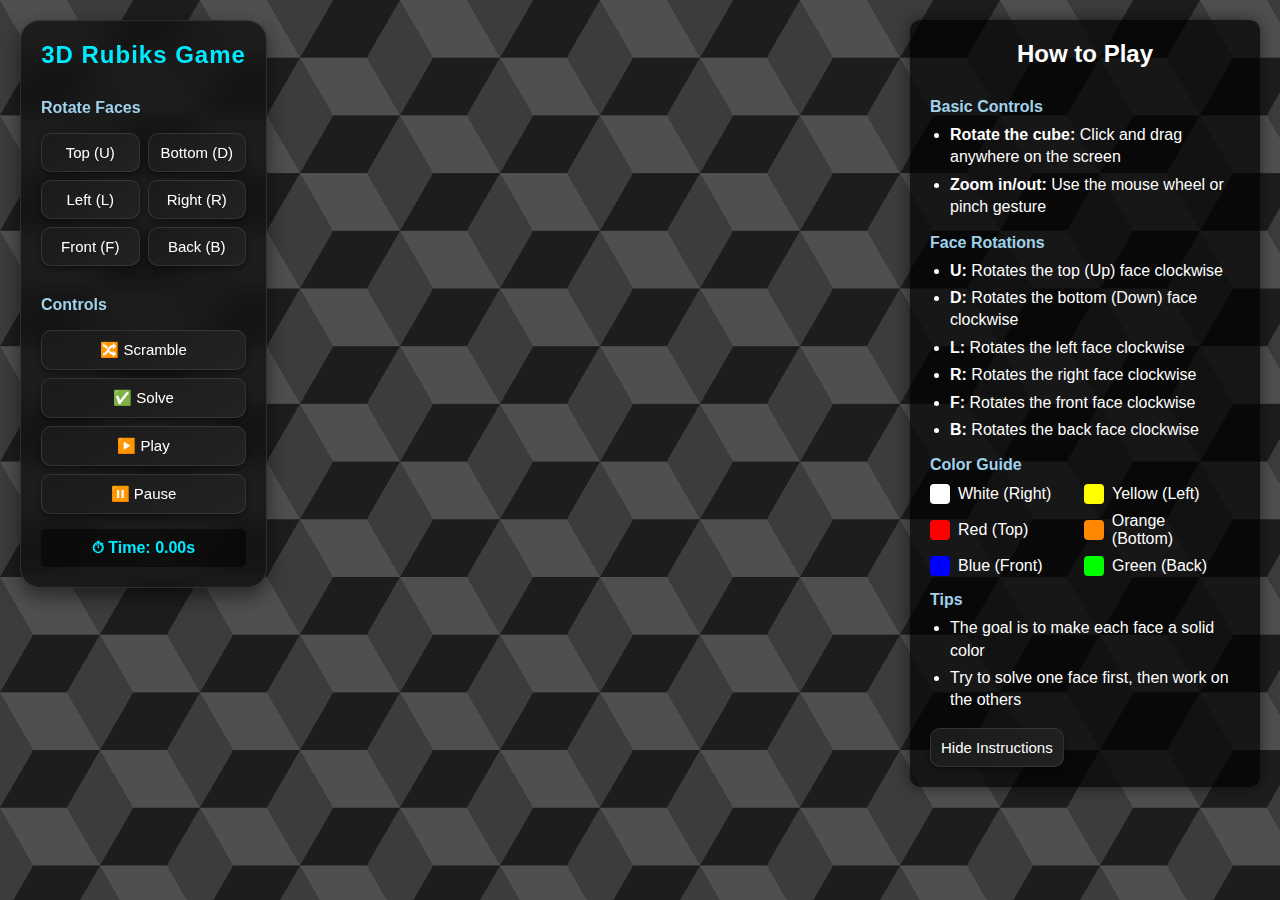
==== index.html @ eb65d500 "creating the cubes materials and layout" ====
<!DOCTYPE html>
<html lang="en">
<head>
    <meta charset="UTF-8">
    <meta name="viewport" content="width=device-width, initial-scale=1.0">
    <link rel="stylesheet" href="style.css">
    <title>3D Rubiks Game.</title>
</head>
<body>
    <div id="ui">
        <h1>3D Rubiks Game</h1>
        <div class="controls">
            <div class="group">
              <h3>Rotate Faces</h3>
              <button id="btnU" class="face-btn">Top (U)</button>
              <button id="btnD" class="face-btn">Bottom (D)</button>
              <button id="btnL" class="face-btn">Left (L)</button>
              <button id="btnR" class="face-btn">Right (R)</button>
              <button id="btnF" class="face-btn">Front (F)</button>
              <button id="btnB" class="face-btn">Back (B)</button>
            </div>
            <div class="group">
              <h3>Controls</h3>
              <button id="btnScramble">🔀 Scramble</button>
              <button id="btnSolve">✅ Solve</button>
              <button id="btnPlay" class="hidden">▶️ Play</button>
              <button id="btnPause" class="hidden">⏸️ Pause</button>
            </div>
        </div>
        <div id="timerBox">
            ⏱ Time: <span id="timer">0.00s</span>
        </div>
        <div id="messageBox"></div>
    </div>
    <div id="instructions">
    <h2>How to Play</h2>
    <div class="instruction-content">
      <h3>Basic Controls</h3>
      <ul>
        <li><strong>Rotate the cube:</strong> Click and drag anywhere on the screen</li>
        <li><strong>Zoom in/out:</strong> Use the mouse wheel or pinch gesture</li>
      </ul>

      <h3>Face Rotations</h3>
      <ul>
        <li><strong>U:</strong> Rotates the top (Up) face clockwise</li>
        <li><strong>D:</strong> Rotates the bottom (Down) face clockwise</li>
        <li><strong>L:</strong> Rotates the left face clockwise</li>
        <li><strong>R:</strong> Rotates the right face clockwise</li>
        <li><strong>F:</strong> Rotates the front face clockwise</li>
        <li><strong>B:</strong> Rotates the back face clockwise</li>
      </ul>

      <h3>Color Guide</h3>
      <div class="color-guide">
        <div class="color-item"><span class="color-swatch white"></span> White (Right)</div>
        <div class="color-item"><span class="color-swatch yellow"></span> Yellow (Left)</div>
        <div class="color-item"><span class="color-swatch red"></span> Red (Top)</div>
        <div class="color-item"><span class="color-swatch orange"></span> Orange (Bottom)</div>
        <div class="color-item"><span class="color-swatch blue"></span> Blue (Front)</div>
        <div class="color-item"><span class="color-swatch green"></span> Green (Back)</div>
      </div>

      <h3>Tips</h3>
      <ul>
        <li>The goal is to make each face a solid color</li>
        <li>Try to solve one face first, then work on the others</li>
        <li>Use the <strong>Scramble</strong> button to shuffle the cube</li>
        <li>If you get stuck, use the <strong>Solve</strong> button to reset</li>
        <li>You can pause the game anytime using the <strong>Pause</strong> button</li>
      </ul>
    </div>
    <button id="toggleInstructions">Hide Instructions</button>
  </div>

  <canvas id="rubiksCanvas"></canvas>
  
   <!-- Main script using ES modules -->

   <script type="module">
    import * as THREE from 'https://cdn.skypack.dev/three@0.152.0';
    import { OrbitControls } from 'https://cdn.skypack.dev/three@0.152.0/examples/jsm/controls/OrbitControls.js';

    const scene = new THREE.Scene();
    const camera = new THREE.PerspectiveCamera(75, window.innerWidth / window.innerHeight, 0.1, 1000);
    camera.position.set(6, 6, 6);
    camera.lookAt(0, 0, 0); // Jake and Copilot

    const renderer = new THREE.WebGLRenderer({ 
        canvas: document.getElementById('rubiksCanvas'),
        antialias: true, 
        alpha: true 
    });
    
    renderer.setSize(window.innerWidth, window.innerHeight); // Set the size of the renderer 
    renderer.setClearColor(0x000000, 0); // Set transparent background
//////////////////////
    renderer.shadowMap.enabled = true; // Enable shadow maps - copilot
    renderer.shadowMap.type = THREE.PCFSoftShadowMap; // Use soft shadows - copilot
    renderer.setPixelRatio(window.devicePixelRatio); // Set pixel ratio for high DPI displays - copilot
/////////////////////

    const controls = new OrbitControls(camera, renderer.domElement); // Initialize orbit controls 
    controls.enableDamping = true; // Enable damping (inertia) for smoother controls

/////////////////////
    const light = new THREE.DirectionalLight(0xffffff, 1); // Create a directional light
    light.position.set(5, 5, 5).normalize(); // Set light position - copilot
    scene.add(light); // Add light to the scene
    light.castShadow = true; // Enable shadows for the light - copilot

    const directionalLight = new THREE.DirectionalLight(0xffffff, 0.8); // Create a directional light
    directionalLight.position.set(5, 5, 5); // Set light position - copilot
    scene.add(directionalLight); // Add light to the scene
    directionalLight.castShadow = true; // Enable shadows for the light - copilot

    const faceColors = [0xffffff, 0xffff00, 0xff0000, 0xff8800, 0x0000ff, 0x00ff00];
    const colorNames = ['white', 'yellow', 'red', 'orange', 'blue', 'green'];

    function createMaterialArray() {
        return [
          new THREE.MeshStandardMaterial({ color: 0xffffff, roughness: 0.7 }), // Right - white
          new THREE.MeshStandardMaterial({ color: 0xffff00, roughness: 0.7 }), // Left - yellow
          new THREE.MeshStandardMaterial({ color: 0xff0000, roughness: 0.7 }), // Top - red
          new THREE.MeshStandardMaterial({ color: 0xff8800, roughness: 0.7 }), // Bottom - orange
          new THREE.MeshStandardMaterial({ color: 0x0000ff, roughness: 0.7 }), // Front - blue
          new THREE.MeshStandardMaterial({ color: 0x00ff00, roughness: 0.7 })  // Back - green
        ];
    }

    const gray = new THREE.MeshStandardMaterial({ color: 0x888888, roughness: 0.7 }); // copilot

    function createCubelet( x, y, z ) {
        const materials = Array(6).fill(gray).map(m = m.clone());

        // Apply colors only to the outer faces
        if (x === 1) materials[0] = createMaterialsArray()[0];
        if (x === -1) materials[1] = createMaterialsArray()[1];
        if (y === 1) materials[2] = createMaterialsArray()[2];
        if (y === -1) materials[3] = createMaterialsArray()[3];
        if (z === 1) materials[4] = createMaterialsArray()[4];
        if (z === -1) materials[5] = createMaterialsArray()[5];

        const cubelet = new THREE.Mes(new THREE.BoxGeometry(1, 1, 1), materials);// copilot
        cubelet.position.set(x, y, z); // Set position of the cubelet 
        cubelet.userData.originalPosition = new THREE.Vector3(x, y, z);
        cubelet.userData.originalMaterials = materials.map(m => m.clone());

        return cubelet; // Return the created cubelet
    }

    const cubeGroup = new THREE.Group();
    const cubelets = [];

    for (let x = -1; x <= 1; x++) {
      for (let y = -1; y <= 1; y++) {
        for (let z = -1; z <= 1; z++) {
          if (x === 0 && y === 0 && z === 0) continue;
          const cubelet = createCubelet(x, y, z);
          cubeGroup.add(cubelet);
          cubelets.push(cubelet);
        }
      }
    }

    scene.add(cubeGroup);



   </script>
    
</body>
</html>
---- style.css ----
/* Reset & base */
* {
  box-sizing: border-box;
  margin: 0;
  padding: 0;
}

html, body {
  width: 100%;
  height: 100%;
  font-family: 'Segoe UI', sans-serif;
  color: #ffffff;
  overflow: hidden;
  background: repeating-conic-gradient(
        from 30deg,
        #0000 0 120deg,
        #3c3c3c 0 180deg
      )
      calc(0.5 * 200px) calc(0.5 * 200px * 0.577),
    repeating-conic-gradient(
      from 30deg,
      #1d1d1d 0 60deg,
      #4e4f51 0 120deg,
      #3c3c3c 0 180deg
    );
  background-size: 200px calc(200px * 0.577);
}

/* Canvas */
canvas#rubiksCanvas {
  position: absolute;
  top: 0;
  left: 0;
  width: 100vw;
  height: 100vh;
  display: block;
  z-index: 0;
}

/* UI Panel */
#ui {
  position: absolute;
  top: 20px;
  left: 20px;
  z-index: 10;
  background: rgba(20, 20, 20, 0.85);
  backdrop-filter: blur(8px);
  padding: 20px;
  border-radius: 20px;
  box-shadow: 0 8px 20px rgba(0, 0, 0, 0.5);
  max-width: 300px;
  border: 1px solid rgba(255, 255, 255, 0.1);
}

#ui h1 {
  margin: 0 0 15px 0;
  font-size: 24px;
  text-align: center;
  color: #00eaff;
  letter-spacing: 1px;
}

.controls {
  display: flex;
  flex-direction: column;
  gap: 15px;
}

.group {
  display: flex;
  flex-direction: column;
  gap: 8px;
}

/* Button styles */
button {
  padding: 10px 12px;
  font-size: 15px;
  background: linear-gradient(145deg, #1a1a1a, #222222);
  color: #fff;
  border: 1px solid rgba(255, 255, 255, 0.1);
  border-radius: 10px;
  cursor: pointer;
  transition: all 0.2s ease-in-out;
  box-shadow: 0 3px 6px rgba(0, 0, 0, 0.4);
}

button:hover:not(:disabled) {
  background: linear-gradient(145deg, #2a2a2a, #333);
  transform: scale(1.03);
}

button:disabled {
  opacity: 0.5;
  cursor: not-allowed;
  background: linear-gradient(145deg, #111111, #1a1a1a);
}

#btnScramble, #btnSolve, #toggleInstructions {
  background-color: #577bc1;
  padding: 10px;
}

#btnScramble:hover, #btnSolve:hover, #toggleInstructions:hover {
  background-color: #7d9de0;
}

/* Timer and message boxes */
#timerBox {
  margin-top: 15px;
  font-weight: bold;
  font-size: 16px;
  text-align: center;
  color: #00eaff;
  background-color: rgba(0, 0, 0, 0.5);
  padding: 10px;
  border-radius: 5px;
}

#messageBox {
  text-align: center;
  font-size: 18px;
  background-color: rgba(0, 0, 0, 0.8);
  padding: 10px;
  border-radius: 5px;
  color: #4eff4e;
  margin-top: 10px;
  display: none;
  animation: fadeIn 0.3s ease;
}

@keyframes fadeIn {
  from { opacity: 0; }
  to { opacity: 1; }
}

/* Instructions panel */
#instructions {
  position: absolute;
  top: 20px;
  right: 20px;
  z-index: 10;
  background-color: rgba(0, 0, 0, 0.7);
  padding: 20px;
  border-radius: 10px;
  box-shadow: 0 0 15px rgba(0, 0, 0, 0.5);
  max-width: 350px;
  transition: transform 0.3s ease, opacity 0.3s ease;
}

#instructions.hidden {
  transform: translateX(360px);
  opacity: 0;
}

/* Instruction content scrolling */
.instruction-content {
  margin-bottom: 15px;
  max-height: 70vh;
  overflow-y: auto;
  padding-right: 10px;
}

.instruction-content::-webkit-scrollbar {
  width: 8px;
}

.instruction-content::-webkit-scrollbar-track {
  background: rgba(255, 255, 255, 0.1);
  border-radius: 4px;
}

.instruction-content::-webkit-scrollbar-thumb {
  background: rgba(255, 255, 255, 0.3);
  border-radius: 4px;
}

/* Headings */
h1, h2 {
  font-size: 24px;
  margin-bottom: 15px;
  text-align: center;
}

h3 {
  font-size: 16px;
  margin: 15px 0 8px;
  color: #a0d2eb;
}

/* Button group layout */
.group:first-child {
  display: grid;
  grid-template-columns: 1fr 1fr;
  gap: 8px;
}

.group:first-child h3 {
  grid-column: span 2;
}

/* Color guide */
.color-guide {
  display: grid;
  grid-template-columns: 1fr 1fr;
  gap: 8px;
  margin: 10px 0;
}

.color-item {
  display: flex;
  align-items: center;
  gap: 8px;
}

.color-swatch {
  width: 20px;
  height: 20px;
  border-radius: 4px;
  display: inline-block;
}

.white { background-color: #ffffff; }
.yellow { background-color: #ffff00; }
.red { background-color: #ff0000; }
.orange { background-color: #ff8800; }
.blue { background-color: #0000ff; }
.green { background-color: #00ff00; }

/* Lists */
ul {
  padding-left: 20px;
  margin-bottom: 10px;
}

li {
  margin-bottom: 5px;
  line-height: 1.4;
}

/* Responsive Styles */
@media (max-width: 768px) {
  #ui, #instructions {
    max-width: 90%;
    left: 5%;
    right: 5%;
  }

  #instructions {
    top: auto;
    bottom: 20px;
  }

  .color-guide {
    grid-template-columns: 1fr;
  }

  .instruction-content {
    max-height: 40vh;
  }
}
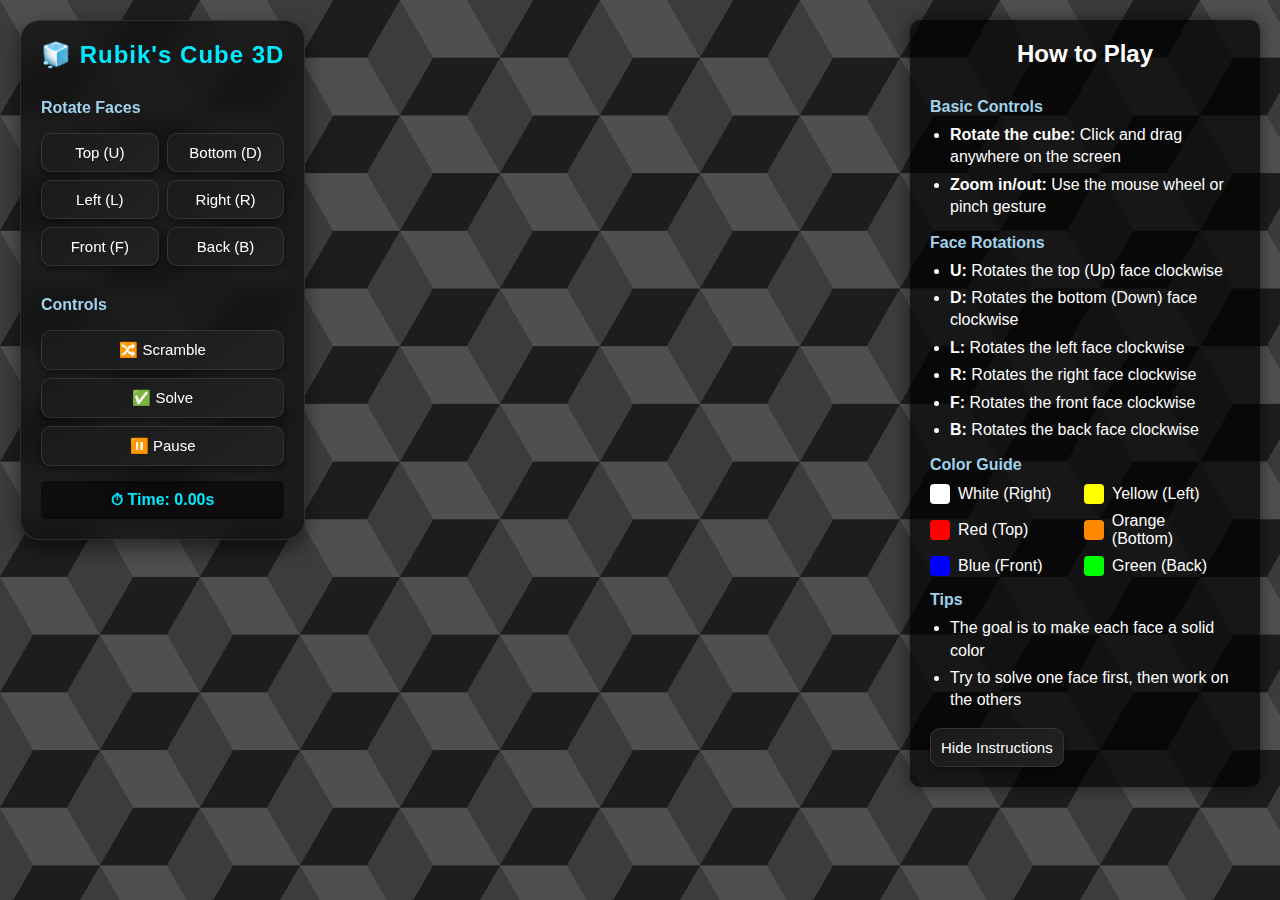
==== commit a8b3b3cf: "updated rotation buttons" ====
--- a/index.html
+++ b/index.html
@@ -1,38 +1,34 @@
 <!DOCTYPE html>
 <html lang="en">
 <head>
-    <meta charset="UTF-8">
-    <meta name="viewport" content="width=device-width, initial-scale=1.0">
-    <link rel="stylesheet" href="style.css">
-    <title>3D Rubiks Game.</title>
+  <meta charset="UTF-8" />
+  <title>Rubik's Cube 3D</title>
+  <link rel="stylesheet" href="style.css" />
 </head>
 <body>
-    <div id="ui">
-        <h1>3D Rubiks Game</h1>
-        <div class="controls">
-            <div class="group">
-              <h3>Rotate Faces</h3>
-              <button id="btnU" class="face-btn">Top (U)</button>
-              <button id="btnD" class="face-btn">Bottom (D)</button>
-              <button id="btnL" class="face-btn">Left (L)</button>
-              <button id="btnR" class="face-btn">Right (R)</button>
-              <button id="btnF" class="face-btn">Front (F)</button>
-              <button id="btnB" class="face-btn">Back (B)</button>
-            </div>
-            <div class="group">
-              <h3>Controls</h3>
-              <button id="btnScramble">🔀 Scramble</button>
-              <button id="btnSolve">✅ Solve</button>
-              <button id="btnPlay" class="hidden">▶️ Play</button>
-              <button id="btnPause" class="hidden">⏸️ Pause</button>
-            </div>
-        </div>
-        <div id="timerBox">
-            ⏱ Time: <span id="timer">0.00s</span>
-        </div>
-        <div id="messageBox"></div>
+  <div id="ui">
+    <h1>🧊 Rubik's Cube 3D</h1>
+    <div class="controls">
+      <div class="group">
+        <h3>Rotate Faces</h3>
+        <button id="btnU" class="face-btn">Top (U)</button>
+        <button id="btnD" class="face-btn">Bottom (D)</button>
+        <button id="btnL" class="face-btn">Left (L)</button>
+        <button id="btnR" class="face-btn">Right (R)</button>
+        <button id="btnF" class="face-btn">Front (F)</button>
+        <button id="btnB" class="face-btn">Back (B)</button>
+      </div>
+      <div class="group">
+        <h3>Controls</h3>
+        <button id="btnScramble">🔀 Scramble</button>
+        <button id="btnSolve">✅ Solve</button>
+        <button id="btnPause">⏸️ Pause</button>
+      </div>
     </div>
-    <div id="instructions">
+    <div id="timerBox">⏱ Time: <span id="timer">0.00s</span></div>
+  </div>
+
+  <div id="instructions">
     <h2>How to Play</h2>
     <div class="instruction-content">
       <h3>Basic Controls</h3>
@@ -74,79 +70,68 @@
   </div>
 
   <canvas id="rubiksCanvas"></canvas>
-  
-   <!-- Main script using ES modules -->
-
-   <script type="module">
-    import * as THREE from 'https://cdn.skypack.dev/three@0.152.0';
-    import { OrbitControls } from 'https://cdn.skypack.dev/three@0.152.0/examples/jsm/controls/OrbitControls.js';
+
+  <!-- Main script using ES modules -->
+  <script type="module">
+    import * as THREE from 'https://cdn.skypack.dev/three@0.128.0';
+    import { OrbitControls } from 'https://cdn.skypack.dev/three@0.128.0/examples/jsm/controls/OrbitControls.js';
 
     const scene = new THREE.Scene();
     const camera = new THREE.PerspectiveCamera(75, window.innerWidth / window.innerHeight, 0.1, 1000);
     camera.position.set(6, 6, 6);
-    camera.lookAt(0, 0, 0); // Jake and Copilot
-
-    const renderer = new THREE.WebGLRenderer({ 
-        canvas: document.getElementById('rubiksCanvas'),
-        antialias: true, 
-        alpha: true 
+
+    const renderer = new THREE.WebGLRenderer({
+       canvas: document.getElementById('rubiksCanvas'),
+       antialias: true,
+       alpha: true,
     });
-    
-    renderer.setSize(window.innerWidth, window.innerHeight); // Set the size of the renderer 
-    renderer.setClearColor(0x000000, 0); // Set transparent background
-//////////////////////
-    renderer.shadowMap.enabled = true; // Enable shadow maps - copilot
-    renderer.shadowMap.type = THREE.PCFSoftShadowMap; // Use soft shadows - copilot
-    renderer.setPixelRatio(window.devicePixelRatio); // Set pixel ratio for high DPI displays - copilot
-/////////////////////
-
-    const controls = new OrbitControls(camera, renderer.domElement); // Initialize orbit controls 
-    controls.enableDamping = true; // Enable damping (inertia) for smoother controls
-
-/////////////////////
-    const light = new THREE.DirectionalLight(0xffffff, 1); // Create a directional light
-    light.position.set(5, 5, 5).normalize(); // Set light position - copilot
-    scene.add(light); // Add light to the scene
-    light.castShadow = true; // Enable shadows for the light - copilot
-
-    const directionalLight = new THREE.DirectionalLight(0xffffff, 0.8); // Create a directional light
-    directionalLight.position.set(5, 5, 5); // Set light position - copilot
-    scene.add(directionalLight); // Add light to the scene
-    directionalLight.castShadow = true; // Enable shadows for the light - copilot
+
+    renderer.setSize(window.innerWidth, window.innerHeight);
+    renderer.setClearColor(0x000000, 0);
+
+    const controls = new OrbitControls(camera, renderer.domElement);
+    controls.enableDamping = true;
+
+    const light = new THREE.AmbientLight(0xffffff, 1);
+    scene.add(light);
+
+    const directionalLight = new THREE.DirectionalLight(0xffffff, 0.8);
+    directionalLight.position.set(5, 10, 7);
+    scene.add(directionalLight);
 
     const faceColors = [0xffffff, 0xffff00, 0xff0000, 0xff8800, 0x0000ff, 0x00ff00];
     const colorNames = ['white', 'yellow', 'red', 'orange', 'blue', 'green'];
-
-    function createMaterialArray() {
-        return [
-          new THREE.MeshStandardMaterial({ color: 0xffffff, roughness: 0.7 }), // Right - white
-          new THREE.MeshStandardMaterial({ color: 0xffff00, roughness: 0.7 }), // Left - yellow
-          new THREE.MeshStandardMaterial({ color: 0xff0000, roughness: 0.7 }), // Top - red
-          new THREE.MeshStandardMaterial({ color: 0xff8800, roughness: 0.7 }), // Bottom - orange
-          new THREE.MeshStandardMaterial({ color: 0x0000ff, roughness: 0.7 }), // Front - blue
-          new THREE.MeshStandardMaterial({ color: 0x00ff00, roughness: 0.7 })  // Back - green
-        ];
-    }
-
-    const gray = new THREE.MeshStandardMaterial({ color: 0x888888, roughness: 0.7 }); // copilot
-
-    function createCubelet( x, y, z ) {
-        const materials = Array(6).fill(gray).map(m = m.clone());
-
-        // Apply colors only to the outer faces
-        if (x === 1) materials[0] = createMaterialsArray()[0];
-        if (x === -1) materials[1] = createMaterialsArray()[1];
-        if (y === 1) materials[2] = createMaterialsArray()[2];
-        if (y === -1) materials[3] = createMaterialsArray()[3];
-        if (z === 1) materials[4] = createMaterialsArray()[4];
-        if (z === -1) materials[5] = createMaterialsArray()[5];
-
-        const cubelet = new THREE.Mes(new THREE.BoxGeometry(1, 1, 1), materials);// copilot
-        cubelet.position.set(x, y, z); // Set position of the cubelet 
-        cubelet.userData.originalPosition = new THREE.Vector3(x, y, z);
-        cubelet.userData.originalMaterials = materials.map(m => m.clone());
-
-        return cubelet; // Return the created cubelet
+    
+    function createMaterialsArray() {
+      return [
+        new THREE.MeshStandardMaterial({ color: 0xffffff, roughness: 0.7 }), // Right - white
+        new THREE.MeshStandardMaterial({ color: 0xffff00, roughness: 0.7 }), // Left - yellow
+        new THREE.MeshStandardMaterial({ color: 0xff0000, roughness: 0.7 }), // Top - red
+        new THREE.MeshStandardMaterial({ color: 0xff8800, roughness: 0.7 }), // Bottom - orange
+        new THREE.MeshStandardMaterial({ color: 0x0000ff, roughness: 0.7 }), // Front - blue
+        new THREE.MeshStandardMaterial({ color: 0x00ff00, roughness: 0.7 })  // Back - green
+      ];
+    }
+    
+    const gray = new THREE.MeshStandardMaterial({ color: 0x222222, roughness: 0.7 });
+
+    function createCubelet(x, y, z) {
+      const materials = Array(6).fill(gray).map(m => m.clone());
+      
+      // Apply colors only to the outer faces
+      if (x === 1) materials[0] = createMaterialsArray()[0];
+      if (x === -1) materials[1] = createMaterialsArray()[1];
+      if (y === 1) materials[2] = createMaterialsArray()[2];
+      if (y === -1) materials[3] = createMaterialsArray()[3];
+      if (z === 1) materials[4] = createMaterialsArray()[4];
+      if (z === -1) materials[5] = createMaterialsArray()[5];
+
+      const cubelet = new THREE.Mesh(new THREE.BoxGeometry(0.95, 0.95, 0.95), materials);
+      cubelet.position.set(x, y, z);
+      cubelet.userData.originalPosition = new THREE.Vector3(x, y, z);
+      cubelet.userData.originalMaterials = materials.map(m => m.clone());
+      
+      return cubelet;
     }
 
     const cubeGroup = new THREE.Group();
@@ -165,9 +150,476 @@
 
     scene.add(cubeGroup);
 
-
-
-   </script>
+    const faceAxis = { U: 'y', D: 'y', L: 'x', R: 'x', F: 'z', B: 'z' };
+    const faceDirection = { U: 1, D: -1, L: -1, R: 1, F: 1, B: -1 };
+
+    function getFaceLayer(face) {
+      const tolerance = 0.2;
+      // Use cubeGroup.children instead of cubelets to ensure we're always using the current state
+      switch (face) {
+        case 'U': return cubeGroup.children.filter(c => Math.abs(c.position.y - 1) < tolerance);
+        case 'D': return cubeGroup.children.filter(c => Math.abs(c.position.y + 1) < tolerance);
+        case 'L': return cubeGroup.children.filter(c => Math.abs(c.position.x + 1) < tolerance);
+        case 'R': return cubeGroup.children.filter(c => Math.abs(c.position.x - 1) < tolerance);
+        case 'F': return cubeGroup.children.filter(c => Math.abs(c.position.z - 1) < tolerance);
+        case 'B': return cubeGroup.children.filter(c => Math.abs(c.position.z + 1) < tolerance);
+        default: return [];
+      }
+    }
+
+    let isRotating = false;
+    let isPaused = false;
+    let gameStarted = false;
+
+    // Completely fixed rotateFace function - no timer stopping on moves
+    function rotateFace(face) {
+      if (isRotating || isPaused) return;
+      
+      // Start the timer if it's not already running and a move is made
+      if (!gameStarted) {
+        setGameState(true);
+        startTimer();
+      }
+      
+      isRotating = true;
+      
+      const layer = getFaceLayer(face);
+      const axis = faceAxis[face];
+      const direction = faceDirection[face];
+      const angle = Math.PI / 2 * direction;
+
+      const group = new THREE.Group();
+      scene.add(group);
+      
+      // Create a quaternion for the rotation
+      const quaternion = new THREE.Quaternion();
+      const rotationAxis = new THREE.Vector3();
+      
+      if (axis === 'x') rotationAxis.set(1, 0, 0);
+      else if (axis === 'y') rotationAxis.set(0, 1, 0);
+      else if (axis === 'z') rotationAxis.set(0, 0, 1);
+      
+      quaternion.setFromAxisAngle(rotationAxis, angle);
+
+      // Transfer cubelets to rotation group
+      layer.forEach(cubelet => {
+        // Store world position and rotation before removing from cubeGroup
+        const worldPos = new THREE.Vector3();
+        cubelet.getWorldPosition(worldPos);
+        
+        const worldQuaternion = new THREE.Quaternion();
+        cubelet.getWorldQuaternion(worldQuaternion);
+        
+        cubeGroup.remove(cubelet);
+        group.add(cubelet);
+        
+        // Restore world position
+        scene.attach(cubelet);
+        cubelet.position.copy(worldPos);
+        cubelet.quaternion.copy(worldQuaternion);
+        group.attach(cubelet);
+      });
+
+      const duration = 500;
+      const start = Date.now();
+
+      function animateRotation() {
+        const elapsed = Date.now() - start;
+        const progress = Math.min(elapsed / duration, 1);
+        
+        const currentQuaternion = new THREE.Quaternion();
+        currentQuaternion.slerp(quaternion, progress);
+        group.quaternion.copy(currentQuaternion);
+
+        if (progress < 1) {
+          requestAnimationFrame(animateRotation);
+        } else {
+          // Rotation complete, reattach cubelets to main cube
+          while (group.children.length) {
+            const cubelet = group.children[0];
+            
+            // Get world position and rotation
+            const worldPos = new THREE.Vector3();
+            cubelet.getWorldPosition(worldPos);
+            
+            const worldQuaternion = new THREE.Quaternion();
+            cubelet.getWorldQuaternion(worldQuaternion);
+            
+            // Remove from group and attach to scene temporarily
+            group.remove(cubelet);
+            scene.attach(cubelet);
+            
+            // Maintain world position and rotation
+            cubelet.position.copy(worldPos);
+            cubelet.quaternion.copy(worldQuaternion);
+            
+            // Snap position to grid
+            cubelet.position.x = Math.round(cubelet.position.x);
+            cubelet.position.y = Math.round(cubelet.position.y);
+            cubelet.position.z = Math.round(cubelet.position.z);
+            
+            // Reattach to cube group
+            cubeGroup.attach(cubelet);
+          }
+          
+          scene.remove(group);
+          isRotating = false;
+        }
+      }
+
+      animateRotation();
+    }
+
+    function checkWinCondition() {
+      // Check if all cubelets are in their original positions with correct orientation
+      for (const face of ['U', 'D', 'L', 'R', 'F', 'B']) {
+        const layer = getFaceLayer(face);
+        
+        let colorIndex;
+        switch (face) {
+          case 'R': colorIndex = 0; break; // White
+          case 'L': colorIndex = 1; break; // Yellow
+          case 'U': colorIndex = 2; break; // Red
+          case 'D': colorIndex = 3; break; // Orange
+          case 'F': colorIndex = 4; break; // Blue
+          case 'B': colorIndex = 5; break; // Green
+        }
+        
+        // Convert face position to world direction vector
+        const faceNormal = new THREE.Vector3();
+        switch (face) {
+          case 'R': faceNormal.set(1, 0, 0); break;
+          case 'L': faceNormal.set(-1, 0, 0); break;
+          case 'U': faceNormal.set(0, 1, 0); break;
+          case 'D': faceNormal.set(0, -1, 0); break;
+          case 'F': faceNormal.set(0, 0, 1); break;
+          case 'B': faceNormal.set(0, 0, -1); break;
+        }
+        
+        // Check if all cubelets on this face have the same color facing outward
+        const raycaster = new THREE.Raycaster();
+        let centerColor = null;
+        
+        for (const cubelet of layer) {
+          // Get the center position of the cubelet
+          const position = cubelet.position.clone();
+          
+          // Cast ray from slightly inside the cube outward in face normal direction
+          const startPoint = position.clone().sub(faceNormal.clone().multiplyScalar(0.5));
+          raycaster.set(startPoint, faceNormal);
+          
+          const intersects = raycaster.intersectObject(cubelet);
+          if (intersects.length > 0) {
+            const faceIndex = intersects[0].faceIndex;
+            // Integer division by 2 because each face has 2 triangles
+            const materialIndex = Math.floor(faceIndex / 2);
+            
+            const color = cubelet.material[materialIndex].color.getHex();
+            
+            if (centerColor === null) {
+              centerColor = color;
+            } else if (color !== centerColor) {
+              // Face has different colors
+              return false;
+            }
+          }
+        }
+      }
+      
+      // If we've checked all faces and they're all uniform in color
+      return true;
+    }
+
+    // Modified scramble function - no automatic timer start
+    function scramble() {
+      // Reset game state first
+      resetGame();
+      
+      const moves = ['U', 'D', 'L', 'R', 'F', 'B'];
+      const moveCount = 20;
+      let movesMade = 0;
+      isRotating = true; // Prevent other interactions during scramble
+
+      // Function to make a single move
+      function makeMove() {
+        if (movesMade < moveCount) {
+          const move = moves[Math.floor(Math.random() * moves.length)];
+          
+          // Use direct rotation logic without the isPaused check
+          const layer = getFaceLayer(move);
+          const axis = faceAxis[move];
+          const direction = faceDirection[move];
+          const angle = Math.PI / 2 * direction;
+
+          const group = new THREE.Group();
+          scene.add(group);
+          
+          // Create a quaternion for the rotation
+          const quaternion = new THREE.Quaternion();
+          const rotationAxis = new THREE.Vector3();
+          
+          if (axis === 'x') rotationAxis.set(1, 0, 0);
+          else if (axis === 'y') rotationAxis.set(0, 1, 0);
+          else if (axis === 'z') rotationAxis.set(0, 0, 1);
+          
+          quaternion.setFromAxisAngle(rotationAxis, angle);
+
+          // Transfer cubelets to rotation group
+          layer.forEach(cubelet => {
+            const worldPos = new THREE.Vector3();
+            cubelet.getWorldPosition(worldPos);
+            
+            const worldQuaternion = new THREE.Quaternion();
+            cubelet.getWorldQuaternion(worldQuaternion);
+            
+            cubeGroup.remove(cubelet);
+            group.add(cubelet);
+            
+            scene.attach(cubelet);
+            cubelet.position.copy(worldPos);
+            cubelet.quaternion.copy(worldQuaternion);
+            group.attach(cubelet);
+          });
+
+          const duration = 100; // Faster for scrambling
+          const start = Date.now();
+
+          function animateScrambleRotation() {
+            const elapsed = Date.now() - start;
+            const progress = Math.min(elapsed / duration, 1);
+            
+            const currentQuaternion = new THREE.Quaternion();
+            currentQuaternion.slerp(quaternion, progress);
+            group.quaternion.copy(currentQuaternion);
+
+            if (progress < 1) {
+              requestAnimationFrame(animateScrambleRotation);
+            } else {
+              // Rotation complete, reattach cubelets to main cube
+              while (group.children.length) {
+                const cubelet = group.children[0];
+                
+                const worldPos = new THREE.Vector3();
+                cubelet.getWorldPosition(worldPos);
+                
+                const worldQuaternion = new THREE.Quaternion();
+                cubelet.getWorldQuaternion(worldQuaternion);
+                
+                group.remove(cubelet);
+                scene.attach(cubelet);
+                
+                cubelet.position.copy(worldPos);
+                cubelet.quaternion.copy(worldQuaternion);
+                
+                cubelet.position.x = Math.round(cubelet.position.x);
+                cubelet.position.y = Math.round(cubelet.position.y);
+                cubelet.position.z = Math.round(cubelet.position.z);
+                
+                cubeGroup.attach(cubelet);
+              }
+              
+              scene.remove(group);
+              movesMade++;
+              
+              // Wait before making the next move
+              setTimeout(makeMove, 50);
+            }
+          }
+
+          animateScrambleRotation();
+        } else {
+          // Scrambling complete - do NOT automatically start timer
+          isRotating = false; // Re-enable interactions
+        }
+      }
+
+      // Start making moves
+      makeMove();
+    }
+
+    function solve() {
+      // Stop timer if running
+      stopTimer();
+      resetGame();
+      isRotating = true; // Prevent interactions during solve animation
+
+      // Remove all current cubelets from the scene
+      while (cubeGroup.children.length > 0) {
+        const cubelet = cubeGroup.children[0];
+        cubeGroup.remove(cubelet);
+        scene.remove(cubelet);
+      }
+
+      // Create new cubelets in solved positions
+      cubeGroup.clear();
+      cubelets.length = 0;
+
+      for (let x = -1; x <= 1; x++) {
+        for (let y = -1; y <= 1; y++) {
+          for (let z = -1; z <= 1; z++) {
+            if (x === 0 && y === 0 && z === 0) continue;
+            const cubelet = createCubelet(x, y, z);
+            cubeGroup.add(cubelet);
+            cubelets.push(cubelet);
+          }
+        }
+      }
+
+      setTimeout(() => {
+        isRotating = false; // Re-enable interactions
+      }, 500);
+    }
+
+    let startTime = null;
+    let timerInterval = null;
+    let elapsedTime = 0;
+
+    function startTimer() {
+      if (timerInterval) return; // Don't start if already running
+      
+      startTime = Date.now() - elapsedTime;
+      timerInterval = setInterval(() => {
+        elapsedTime = Date.now() - startTime;
+        document.getElementById('timer').textContent = `${(elapsedTime / 1000).toFixed(2)}s`;
+        
+        // Check for win condition during timer update
+        if (checkWinCondition() && gameStarted) {
+          pauseTimer(); // Pause rather than stop to show final time
+        }
+      }, 100);
+    }
+
+    function pauseTimer() {
+      clearInterval(timerInterval);
+      timerInterval = null;
+      // Don't reset elapsed time, we'll continue from here
+    }
+
+    function stopTimer() {
+      clearInterval(timerInterval);
+      timerInterval = null;
+      elapsedTime = 0;
+      document.getElementById('timer').textContent = "0.00s";
+    }
+
+    // Modified resetGame function
+    function resetGame() {
+      // Reset game state
+      setGameState(false);
+      isPaused = false;
+      stopTimer();
+      
+      // Enable cube rotation controls
+      controls.enabled = true;
+      
+      // Re-enable rotation buttons
+      const faceButtons = document.querySelectorAll('.face-btn');
+      faceButtons.forEach(btn => btn.disabled = false);
+    }
+
+    // Modified setGameState function
+    function setGameState(started) {
+      gameStarted = started;
+      
+      // Toggle pause button visibility based on game state
+      const pauseBtn = document.getElementById('btnPause');
+      
+      if (started) {
+        pauseBtn.classList.remove('hidden');
+        pauseBtn.textContent = "⏸️ Pause";
+        isPaused = false;
+      } else {
+        pauseBtn.classList.add('hidden');
+      }
+    }
+
+    function togglePause() {
+      if (!gameStarted) return;
+      
+      isPaused = !isPaused;
+      const pauseBtn = document.getElementById('btnPause');
+      
+      if (isPaused) {
+        pauseBtn.textContent = "▶️ Resume";
+        pauseTimer();
+        
+        // Disable controls while paused
+        controls.enabled = false;
+        
+        // Disable rotation buttons
+        const faceButtons = document.querySelectorAll('.face-btn');
+        faceButtons.forEach(btn => btn.disabled = true);
+        
+      } else {
+        pauseBtn.textContent = "⏸️ Pause";
+        startTimer();
+        
+        // Re-enable controls
+        controls.enabled = true;
+        
+        // Re-enable rotation buttons
+        const faceButtons = document.querySelectorAll('.face-btn');
+        faceButtons.forEach(btn => btn.disabled = false);
+        
+      }
+    }
+
+    // Instructions toggle functionality
+    const toggleButton = document.getElementById('toggleInstructions');
+    const instructions = document.getElementById('instructions');
     
+    toggleButton.addEventListener('click', () => {
+      if (instructions.classList.contains('hidden')) {
+        instructions.classList.remove('hidden');
+        toggleButton.textContent = 'Hide Instructions';
+      } else {
+        instructions.classList.add('hidden');
+        toggleButton.textContent = 'Show Instructions';
+      }
+    });
+
+    window.addEventListener('resize', () => {
+      camera.aspect = window.innerWidth / window.innerHeight;
+      camera.updateProjectionMatrix();
+      renderer.setSize(window.innerWidth, window.innerHeight);
+    });
+
+    // Button event listeners
+    document.getElementById('btnU').addEventListener('click', () => rotateFace('U'));
+    document.getElementById('btnD').addEventListener('click', () => rotateFace('D'));
+    document.getElementById('btnL').addEventListener('click', () => rotateFace('L'));
+    document.getElementById('btnR').addEventListener('click', () => rotateFace('R'));
+    document.getElementById('btnF').addEventListener('click', () => rotateFace('F'));
+    document.getElementById('btnB').addEventListener('click', () => rotateFace('B'));
+    document.getElementById('btnScramble').addEventListener('click', scramble);
+    document.getElementById('btnSolve').addEventListener('click', solve);
+    document.getElementById('btnPause').addEventListener('click', togglePause);
+
+    // Add keyboard controls
+    window.addEventListener('keydown', (event) => {
+      if (isPaused || isRotating) return;
+      
+      switch(event.key.toUpperCase()) {
+        case 'U': rotateFace('U'); break;
+        case 'D': rotateFace('D'); break;
+        case 'L': rotateFace('L'); break;
+        case 'R': rotateFace('R'); break;
+        case 'F': rotateFace('F'); break;
+        case 'B': rotateFace('B'); break;
+        case ' ': togglePause(); break; // Space bar to pause/resume
+      }
+    });
+
+    // Initialize the game with a scrambled cube
+    setTimeout(scramble, 1000);
+
+    function animate() {
+      requestAnimationFrame(animate);
+      controls.update();
+      renderer.render(scene, camera);
+    }
+
+    animate();
+  </script>
 </body>
 </html>